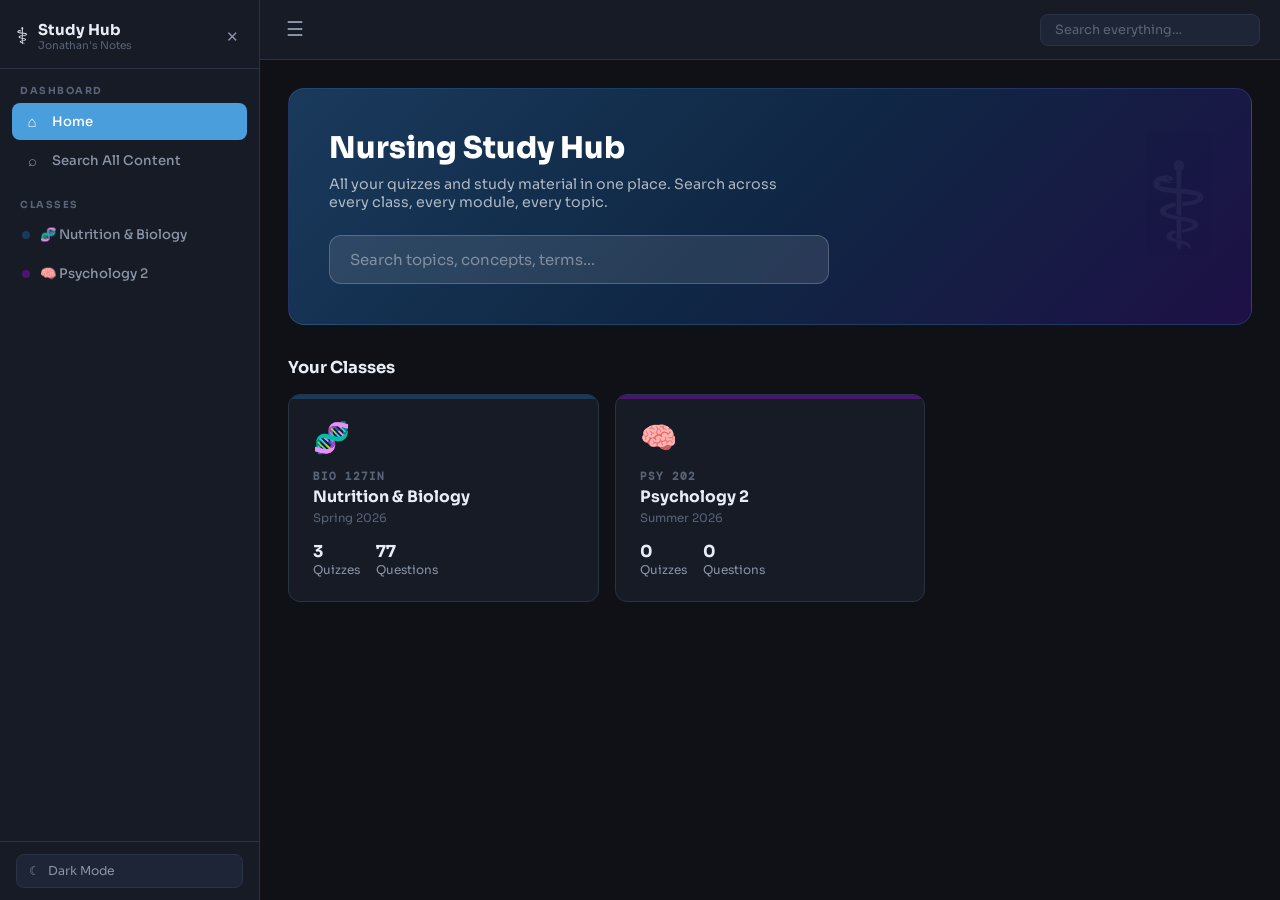
==== index.html @ 8c121201 "first commit" ====
<!DOCTYPE html>
<html lang="en">
<head>
<meta charset="UTF-8">
<meta name="viewport" content="width=device-width, initial-scale=1.0, maximum-scale=1.0">
<title>Nursing Study Hub</title>
<link rel="preconnect" href="https://fonts.googleapis.com">
<link rel="preconnect" href="https://fonts.gstatic.com" crossorigin>
<link href="https://fonts.googleapis.com/css2?family=Sora:wght@400;500;600;700;800&family=DM+Mono:wght@400;500&display=swap" rel="stylesheet">
<link rel="stylesheet" href="site.css">
</head>
<body>

<!-- ── SIDEBAR ─────────────────────────────────── -->
<aside id="sidebar">
  <div class="sidebar-header">
    <div class="logo">
      <span class="logo-icon">⚕</span>
      <div>
        <div class="logo-title">Study Hub</div>
        <div class="logo-sub">Jonathan's Notes</div>
      </div>
    </div>
    <button id="sidebar-toggle" onclick="toggleSidebar()" aria-label="Close sidebar">✕</button>
  </div>

  <nav id="sidebar-nav">
    <div class="nav-section-label">Dashboard</div>
    <a class="nav-link active" onclick="showView('home')" href="#">
      <span class="nav-icon">⌂</span> Home
    </a>
    <a class="nav-link" onclick="showView('search')" href="#">
      <span class="nav-icon">⌕</span> Search All Content
    </a>

    <div class="nav-section-label" style="margin-top:20px">Classes</div>
    <div id="class-nav"></div>
  </nav>

  <div class="sidebar-footer">
    <button class="theme-btn" onclick="toggleTheme()">
      <span id="theme-icon">☾</span> <span id="theme-label">Dark Mode</span>
    </button>
  </div>
</aside>

<!-- ── MAIN ────────────────────────────────────── -->
<div id="app">

  <!-- Top bar -->
  <header id="topbar">
    <button id="menu-btn" onclick="toggleSidebar()">☰</button>
    <div id="breadcrumb"></div>
    <div id="search-mini-wrap">
      <input id="search-mini" type="text" placeholder="Search everything…" oninput="miniSearch(this.value)" autocomplete="off">
      <div id="search-mini-results"></div>
    </div>
  </header>

  <!-- Views -->
  <main id="main-content">

    <!-- HOME VIEW -->
    <div id="view-home" class="view active">
      <div class="hero">
        <div class="hero-text">
          <h1>Nursing Study Hub</h1>
          <p>All your quizzes and study material in one place. Search across every class, every module, every topic.</p>
        </div>
        <div class="hero-search">
          <input id="hero-search" type="text" placeholder="Search topics, concepts, terms…" oninput="heroSearch(this.value)" autocomplete="off">
          <div id="hero-search-results"></div>
        </div>
      </div>
      <div id="home-classes"></div>
      <div id="home-recent" class="home-section" style="display:none">
        <h2 class="section-title">Recently Scored</h2>
        <div id="recent-scores"></div>
      </div>
    </div>

    <!-- CLASS VIEW -->
    <div id="view-class" class="view">
      <div id="class-header"></div>
      <div id="class-content"></div>
    </div>

    <!-- SEARCH VIEW -->
    <div id="view-search" class="view">
      <div class="search-hero">
        <h2>Search All Content</h2>
        <div class="search-bar-wrap">
          <input id="full-search" type="text" placeholder="Try 'liver', 'TPN', 'warfarin', 'assessment'…" oninput="fullSearch(this.value)" autocomplete="off">
        </div>
        <div id="search-filters"></div>
      </div>
      <div id="search-results"></div>
    </div>

    <!-- QUIZ VIEW -->
    <div id="view-quiz" class="view">
      <div id="quiz-area"></div>
    </div>

  </main>
</div>

<script src="site.js"></script>
</body>
</html>
---- site.css ----
/* ── RESET & BASE ───────────────────────────── */
*, *::before, *::after { box-sizing: border-box; margin: 0; padding: 0; }

:root {
  --bg: #0F1117;
  --bg2: #161B26;
  --bg3: #1E2536;
  --border: #2A3246;
  --text: #E8EDF5;
  --text2: #8A94A6;
  --text3: #5A6478;
  --accent: #4A9EDB;
  --accent2: #2E7DD4;
  --green: #22C55E;
  --red: #EF4444;
  --gold: #F59E0B;
  --purple: #A855F7;
  --sidebar-w: 260px;
  --topbar-h: 60px;
  --radius: 12px;
  --font: 'Sora', sans-serif;
  --mono: 'DM Mono', monospace;
  --shadow: 0 4px 24px rgba(0,0,0,0.4);
}

.light {
  --bg: #F0F4FA;
  --bg2: #FFFFFF;
  --bg3: #E8EDF5;
  --border: #D0D9E8;
  --text: #1A2236;
  --text2: #4A5568;
  --text3: #8A94A6;
  --shadow: 0 4px 24px rgba(0,0,0,0.08);
}

html, body { height: 100%; font-family: var(--font); background: var(--bg); color: var(--text); font-size: 15px; }

a { color: inherit; text-decoration: none; cursor: pointer; }
button { cursor: pointer; font-family: var(--font); }

/* ── LAYOUT ─────────────────────────────────── */
#sidebar {
  position: fixed; top: 0; left: 0; bottom: 0;
  width: var(--sidebar-w); background: var(--bg2);
  border-right: 1px solid var(--border);
  display: flex; flex-direction: column; z-index: 100;
  transition: transform 0.3s ease;
}

#app {
  margin-left: var(--sidebar-w);
  min-height: 100vh;
  transition: margin-left 0.3s ease;
}

body.sidebar-closed #sidebar { transform: translateX(calc(-1 * var(--sidebar-w))); }
body.sidebar-closed #app { margin-left: 0; }

/* ── SIDEBAR ─────────────────────────────────── */
.sidebar-header {
  display: flex; align-items: center; justify-content: space-between;
  padding: 20px 16px 16px;
  border-bottom: 1px solid var(--border);
}

.logo { display: flex; align-items: center; gap: 10px; }
.logo-icon { font-size: 1.5rem; }
.logo-title { font-size: 1rem; font-weight: 700; color: var(--text); }
.logo-sub { font-size: 0.7rem; color: var(--text3); }

#sidebar-toggle {
  background: none; border: none; color: var(--text2);
  font-size: 1rem; padding: 4px; border-radius: 6px;
  transition: color 0.2s;
}
#sidebar-toggle:hover { color: var(--text); }

#sidebar-nav {
  flex: 1; overflow-y: auto; padding: 16px 12px;
}

.nav-section-label {
  font-size: 0.65rem; font-weight: 700; text-transform: uppercase;
  letter-spacing: 1.5px; color: var(--text3); padding: 0 8px;
  margin-bottom: 6px;
}

.nav-link {
  display: flex; align-items: center; gap: 10px;
  padding: 9px 10px; border-radius: 8px; font-size: 0.88rem;
  font-weight: 500; color: var(--text2); transition: all 0.15s;
  margin-bottom: 2px;
}
.nav-link:hover { background: var(--bg3); color: var(--text); }
.nav-link.active { background: var(--accent); color: white; }
.nav-icon { font-size: 1rem; width: 20px; text-align: center; }

.class-nav-item { margin-bottom: 4px; }
.class-nav-btn {
  display: flex; align-items: center; gap: 10px;
  width: 100%; padding: 9px 10px; border-radius: 8px;
  background: none; border: none; font-size: 0.88rem;
  font-weight: 500; color: var(--text2); transition: all 0.15s;
  text-align: left;
}
.class-nav-btn:hover { background: var(--bg3); color: var(--text); }
.class-nav-btn.active { color: var(--text); font-weight: 600; }
.class-color-dot {
  width: 8px; height: 8px; border-radius: 50%; flex-shrink: 0;
}
.module-nav-list { padding-left: 28px; margin-top: 2px; }
.module-nav-link {
  display: block; padding: 6px 8px; font-size: 0.82rem;
  color: var(--text3); border-radius: 6px; transition: all 0.15s;
  margin-bottom: 1px;
}
.module-nav-link:hover { color: var(--text); background: var(--bg3); }

.sidebar-footer {
  padding: 12px 16px;
  border-top: 1px solid var(--border);
}
.theme-btn {
  width: 100%; padding: 8px 12px; border-radius: 8px;
  background: var(--bg3); border: 1px solid var(--border);
  color: var(--text2); font-size: 0.82rem; display: flex;
  align-items: center; gap: 8px; transition: all 0.15s;
}
.theme-btn:hover { color: var(--text); border-color: var(--accent); }

/* ── TOPBAR ─────────────────────────────────── */
#topbar {
  height: var(--topbar-h); background: var(--bg2);
  border-bottom: 1px solid var(--border);
  display: flex; align-items: center; gap: 12px;
  padding: 0 20px; position: sticky; top: 0; z-index: 50;
}

#menu-btn {
  background: none; border: none; color: var(--text2);
  font-size: 1.3rem; padding: 6px; border-radius: 8px;
  transition: color 0.2s;
}
#menu-btn:hover { color: var(--text); }

#breadcrumb {
  flex: 1; font-size: 0.82rem; color: var(--text3);
}
#breadcrumb span { color: var(--text2); }
#breadcrumb .bc-sep { margin: 0 6px; }

#search-mini-wrap { position: relative; }
#search-mini {
  background: var(--bg3); border: 1px solid var(--border);
  border-radius: 8px; padding: 7px 14px; font-size: 0.85rem;
  color: var(--text); width: 220px; font-family: var(--font);
  outline: none; transition: border-color 0.2s;
}
#search-mini:focus { border-color: var(--accent); }
#search-mini::placeholder { color: var(--text3); }

#search-mini-results {
  position: absolute; top: calc(100% + 6px); right: 0;
  width: 340px; background: var(--bg2); border: 1px solid var(--border);
  border-radius: 10px; box-shadow: var(--shadow); z-index: 200;
  display: none; overflow: hidden;
}
#search-mini-results.open { display: block; }

.mini-result-item {
  padding: 10px 14px; border-bottom: 1px solid var(--border);
  cursor: pointer; transition: background 0.15s;
}
.mini-result-item:last-child { border-bottom: none; }
.mini-result-item:hover { background: var(--bg3); }
.mini-result-q { font-size: 0.82rem; color: var(--text); line-height: 1.4; }
.mini-result-meta { font-size: 0.72rem; color: var(--text3); margin-top: 3px; }
.mini-result-empty { padding: 16px 14px; color: var(--text3); font-size: 0.85rem; text-align: center; }

/* ── VIEWS ──────────────────────────────────── */
#main-content { padding: 28px; }
.view { display: none; }
.view.active { display: block; }

/* ── HOME ───────────────────────────────────── */
.hero {
  background: linear-gradient(135deg, #1A3A5C 0%, #0F2744 50%, #1E1045 100%);
  border-radius: 16px; padding: 40px; margin-bottom: 32px;
  border: 1px solid rgba(74,158,219,0.2);
  position: relative; overflow: hidden;
}
.hero::before {
  content: '⚕'; position: absolute; right: 40px; top: 50%;
  transform: translateY(-50%); font-size: 8rem; opacity: 0.05;
}
.hero-text h1 { font-size: 2rem; font-weight: 800; color: white; margin-bottom: 8px; }
.hero-text p { color: rgba(255,255,255,0.65); font-size: 0.95rem; margin-bottom: 24px; max-width: 480px; }

.hero-search { position: relative; max-width: 500px; }
.hero-search input {
  width: 100%; padding: 14px 20px; border-radius: 12px;
  background: rgba(255,255,255,0.1); border: 1px solid rgba(255,255,255,0.2);
  color: white; font-size: 1rem; font-family: var(--font); outline: none;
  transition: border-color 0.2s;
}
.hero-search input:focus { border-color: rgba(255,255,255,0.5); background: rgba(255,255,255,0.15); }
.hero-search input::placeholder { color: rgba(255,255,255,0.4); }

#hero-search-results {
  position: absolute; top: calc(100% + 8px); left: 0; right: 0;
  background: var(--bg2); border: 1px solid var(--border);
  border-radius: 12px; box-shadow: var(--shadow); z-index: 200;
  display: none; max-height: 360px; overflow-y: auto;
}
#hero-search-results.open { display: block; }

.home-section { margin-bottom: 32px; }
.section-title {
  font-size: 1.1rem; font-weight: 700; color: var(--text);
  margin-bottom: 16px; display: flex; align-items: center; gap: 8px;
}

.class-grid { display: grid; grid-template-columns: repeat(auto-fill, minmax(280px, 1fr)); gap: 16px; margin-bottom: 32px; }
.class-card {
  background: var(--bg2); border: 1px solid var(--border);
  border-radius: var(--radius); padding: 24px; cursor: pointer;
  transition: all 0.2s; position: relative; overflow: hidden;
}
.class-card:hover { transform: translateY(-2px); box-shadow: var(--shadow); border-color: var(--accent); }
.class-card-accent { position: absolute; top: 0; left: 0; right: 0; height: 4px; border-radius: var(--radius) var(--radius) 0 0; }
.class-card-icon { font-size: 2rem; margin-bottom: 12px; }
.class-card-code { font-size: 0.72rem; font-weight: 700; text-transform: uppercase; letter-spacing: 1px; color: var(--text3); margin-bottom: 4px; font-family: var(--mono); }
.class-card-name { font-size: 1.05rem; font-weight: 700; color: var(--text); margin-bottom: 4px; }
.class-card-term { font-size: 0.78rem; color: var(--text3); margin-bottom: 16px; }
.class-card-stats { display: flex; gap: 16px; }
.class-stat { font-size: 0.8rem; color: var(--text2); }
.class-stat strong { color: var(--text); display: block; font-size: 1.1rem; }

/* ── CLASS VIEW ─────────────────────────────── */
.class-hero {
  padding: 32px 0 24px; margin-bottom: 24px;
  border-bottom: 1px solid var(--border);
}
.class-hero-top { display: flex; align-items: center; gap: 16px; margin-bottom: 16px; }
.class-hero-icon { font-size: 2.5rem; }
.class-hero-code { font-size: 0.72rem; font-weight: 700; text-transform: uppercase; letter-spacing: 1.5px; color: var(--text3); font-family: var(--mono); }
.class-hero-name { font-size: 1.6rem; font-weight: 800; color: var(--text); }

.module-section { margin-bottom: 28px; }
.module-title {
  font-size: 0.88rem; font-weight: 700; text-transform: uppercase;
  letter-spacing: 1px; color: var(--text3); margin-bottom: 12px;
  display: flex; align-items: center; gap: 8px;
}
.module-title::after { content: ''; flex: 1; height: 1px; background: var(--border); }

.quiz-card {
  background: var(--bg2); border: 1px solid var(--border);
  border-radius: var(--radius); padding: 20px 24px;
  display: flex; align-items: center; gap: 16px;
  cursor: pointer; transition: all 0.2s; margin-bottom: 10px;
}
.quiz-card:hover { border-color: var(--accent); background: var(--bg3); }
.quiz-card-icon { font-size: 1.5rem; flex-shrink: 0; }
.quiz-card-info { flex: 1; }
.quiz-card-title { font-size: 0.95rem; font-weight: 600; color: var(--text); margin-bottom: 4px; }
.quiz-card-desc { font-size: 0.8rem; color: var(--text2); margin-bottom: 8px; }
.quiz-card-tags { display: flex; flex-wrap: wrap; gap: 6px; }
.quiz-tag {
  font-size: 0.68rem; padding: 2px 8px; border-radius: 20px;
  background: var(--bg3); color: var(--text3); border: 1px solid var(--border);
  font-family: var(--mono);
}
.quiz-card-right { text-align: right; flex-shrink: 0; }
.quiz-q-count { font-size: 1.4rem; font-weight: 800; color: var(--accent); }
.quiz-q-label { font-size: 0.68rem; color: var(--text3); text-transform: uppercase; }
.quiz-score-badge {
  margin-top: 6px; font-size: 0.75rem; font-weight: 700;
  padding: 3px 8px; border-radius: 6px;
}
.quiz-score-badge.good { background: rgba(34,197,94,0.15); color: var(--green); }
.quiz-score-badge.ok { background: rgba(245,158,11,0.15); color: var(--gold); }
.quiz-score-badge.bad { background: rgba(239,68,68,0.15); color: var(--red); }

/* ── SEARCH VIEW ────────────────────────────── */
.search-hero { margin-bottom: 28px; }
.search-hero h2 { font-size: 1.5rem; font-weight: 800; margin-bottom: 16px; }
.search-bar-wrap { position: relative; margin-bottom: 16px; }
#full-search {
  width: 100%; max-width: 600px; padding: 14px 20px;
  border-radius: 12px; background: var(--bg2);
  border: 2px solid var(--border); color: var(--text);
  font-size: 1rem; font-family: var(--font); outline: none;
  transition: border-color 0.2s;
}
#full-search:focus { border-color: var(--accent); }
#full-search::placeholder { color: var(--text3); }

#search-filters { display: flex; gap: 8px; flex-wrap: wrap; }
.filter-chip {
  padding: 5px 14px; border-radius: 20px; font-size: 0.8rem;
  font-weight: 600; border: 1.5px solid var(--border);
  background: none; color: var(--text2); cursor: pointer;
  transition: all 0.15s; font-family: var(--font);
}
.filter-chip:hover { border-color: var(--accent); color: var(--accent); }
.filter-chip.active { background: var(--accent); border-color: var(--accent); color: white; }

.search-result-card {
  background: var(--bg2); border: 1px solid var(--border);
  border-radius: 10px; padding: 16px 20px; margin-bottom: 10px;
  cursor: pointer; transition: all 0.15s;
}
.search-result-card:hover { border-color: var(--accent); }
.src-meta { display: flex; align-items: center; gap: 8px; margin-bottom: 8px; flex-wrap: wrap; }
.src-class { font-size: 0.7rem; font-weight: 700; padding: 2px 8px; border-radius: 4px; color: white; }
.src-topic { font-size: 0.7rem; color: var(--text3); font-family: var(--mono); }
.src-q { font-size: 0.9rem; font-weight: 600; color: var(--text); line-height: 1.5; margin-bottom: 6px; }
.src-preview { font-size: 0.8rem; color: var(--text2); line-height: 1.5; }
mark { background: rgba(74,158,219,0.3); color: var(--accent); border-radius: 3px; padding: 0 2px; }
.search-empty { text-align: center; padding: 60px 20px; color: var(--text3); }
.search-empty .se-icon { font-size: 3rem; margin-bottom: 12px; }
.search-empty p { font-size: 0.95rem; }

/* ── QUIZ ENGINE ─────────────────────────────── */
#quiz-area { max-width: 780px; margin: 0 auto; }

.quiz-topbar {
  display: flex; align-items: center; justify-content: space-between;
  margin-bottom: 24px; flex-wrap: wrap; gap: 12px;
}
.quiz-topbar h2 { font-size: 1.1rem; font-weight: 700; color: var(--text); }
.quiz-exit-btn {
  padding: 7px 16px; border-radius: 8px; background: var(--bg3);
  border: 1px solid var(--border); color: var(--text2);
  font-size: 0.82rem; font-family: var(--font); transition: all 0.2s;
}
.quiz-exit-btn:hover { color: var(--red); border-color: var(--red); }

.quiz-progress-wrap { margin-bottom: 24px; }
.quiz-progress-label { display: flex; justify-content: space-between; font-size: 0.78rem; color: var(--text3); margin-bottom: 6px; }
.quiz-progress-bar { height: 6px; background: var(--bg3); border-radius: 3px; }
.quiz-progress-fill { height: 100%; border-radius: 3px; background: linear-gradient(90deg, var(--accent), var(--green)); transition: width 0.4s ease; }

.quiz-stats-row { display: flex; gap: 12px; margin-bottom: 24px; flex-wrap: wrap; }
.qstat {
  background: var(--bg2); border: 1px solid var(--border);
  border-radius: 8px; padding: 10px 16px; text-align: center; flex: 1; min-width: 80px;
}
.qstat-num { font-size: 1.5rem; font-weight: 800; }
.qstat-num.c { color: var(--green); }
.qstat-num.w { color: var(--red); }
.qstat-label { font-size: 0.65rem; text-transform: uppercase; letter-spacing: 1px; color: var(--text3); }

.q-card {
  background: var(--bg2); border: 1px solid var(--border);
  border-radius: var(--radius); padding: 28px;
  box-shadow: var(--shadow); margin-bottom: 16px;
}
.q-card-meta { display: flex; align-items: center; justify-content: space-between; margin-bottom: 16px; flex-wrap: wrap; gap: 8px; }
.q-num-badge { font-size: 0.72rem; color: var(--text3); font-family: var(--mono); }
.q-topic-badge {
  font-size: 0.7rem; font-weight: 600; padding: 3px 10px;
  border-radius: 20px; color: white;
}
.q-type-badge {
  font-size: 0.68rem; font-weight: 700; padding: 2px 8px;
  border-radius: 4px; background: var(--bg3); color: var(--text3);
  text-transform: uppercase; letter-spacing: 0.5px; font-family: var(--mono);
}
.sata-type { background: rgba(245,158,11,0.15); color: var(--gold); }

.q-text { font-size: 1rem; font-weight: 600; line-height: 1.6; margin-bottom: 20px; color: var(--text); }
.sata-hint {
  font-size: 0.78rem; color: var(--gold); font-style: italic;
  margin-bottom: 14px; padding: 8px 12px;
  background: rgba(245,158,11,0.08); border-radius: 8px; border-left: 3px solid var(--gold);
}

.q-options { display: flex; flex-direction: column; gap: 10px; }
.q-opt {
  padding: 13px 16px; border-radius: 10px; cursor: pointer;
  border: 1.5px solid var(--border); background: var(--bg3);
  font-size: 0.9rem; line-height: 1.5; color: var(--text);
  transition: all 0.15s; display: flex; align-items: flex-start; gap: 12px;
  font-family: var(--font);
}
.q-opt:hover:not(.locked) { border-color: var(--accent); background: rgba(74,158,219,0.06); }
.q-opt.selected { border-color: var(--accent); background: rgba(74,158,219,0.1); }
.q-opt.correct { border-color: var(--green) !important; background: rgba(34,197,94,0.08) !important; }
.q-opt.wrong { border-color: var(--red) !important; background: rgba(239,68,68,0.08) !important; }
.q-opt.locked { cursor: default; }
.opt-letter {
  min-width: 28px; height: 28px; border-radius: 50%;
  background: var(--bg); border: 1.5px solid var(--border);
  font-weight: 700; font-size: 0.78rem; display: flex;
  align-items: center; justify-content: center; flex-shrink: 0; color: var(--text2);
  font-family: var(--mono);
}
.q-opt.selected .opt-letter { background: var(--accent); border-color: var(--accent); color: white; }
.q-opt.correct .opt-letter { background: var(--green); border-color: var(--green); color: white; }
.q-opt.wrong .opt-letter { background: var(--red); border-color: var(--red); color: white; }
.opt-icon { margin-left: auto; font-size: 1rem; flex-shrink: 0; }

.q-actions { display: flex; gap: 10px; margin-top: 16px; align-items: center; }
.btn-submit {
  padding: 11px 24px; border-radius: 8px; background: var(--accent2);
  border: none; color: white; font-size: 0.9rem; font-weight: 600;
  font-family: var(--font); transition: all 0.2s;
}
.btn-submit:hover:not(:disabled) { background: var(--accent); }
.btn-submit:disabled { background: var(--bg3); color: var(--text3); cursor: default; }
.btn-next {
  padding: 11px 24px; border-radius: 8px; background: var(--green);
  border: none; color: white; font-size: 0.9rem; font-weight: 600;
  font-family: var(--font); transition: background 0.2s; display: none;
}
.btn-next:hover { background: #16A34A; }

.rationale {
  margin-top: 16px; padding: 16px; border-radius: 10px;
  font-size: 0.85rem; line-height: 1.7; display: none;
}
.rationale.correct { background: rgba(34,197,94,0.07); border-left: 4px solid var(--green); color: var(--text); }
.rationale.wrong { background: rgba(239,68,68,0.07); border-left: 4px solid var(--red); color: var(--text); }
.rationale strong { display: block; margin-bottom: 6px; font-size: 0.9rem; }

/* ── RESULTS SCREEN ─────────────────────────── */
.results-screen { text-align: center; max-width: 600px; margin: 0 auto; padding: 20px; }
.results-screen h2 { font-size: 1.8rem; font-weight: 800; margin-bottom: 8px; }
.score-ring {
  width: 140px; height: 140px; border-radius: 50%;
  background: conic-gradient(var(--accent) var(--pct, 0%), var(--bg3) 0%);
  display: flex; align-items: center; justify-content: center;
  margin: 24px auto; position: relative;
}
.score-ring::before {
  content: ''; position: absolute; width: 110px; height: 110px;
  border-radius: 50%; background: var(--bg2);
}
.score-inner { position: relative; z-index: 1; }
.score-pct { font-size: 2rem; font-weight: 800; color: var(--text); }
.score-lbl { font-size: 0.65rem; text-transform: uppercase; color: var(--text3); letter-spacing: 1px; }
.grade-msg { font-size: 1rem; color: var(--text2); margin-bottom: 28px; }
.results-stats { display: flex; justify-content: center; gap: 32px; margin-bottom: 32px; }
.rs { text-align: center; }
.rs .n { font-size: 2.2rem; font-weight: 800; }
.rs .l { font-size: 0.75rem; text-transform: uppercase; letter-spacing: 1px; color: var(--text3); }
.n.c { color: var(--green); } .n.w { color: var(--red); }
.results-btns { display: flex; gap: 10px; justify-content: center; flex-wrap: wrap; }
.btn-restart { padding: 12px 28px; border-radius: 8px; background: var(--accent2); border: none; color: white; font-size: 0.9rem; font-weight: 600; font-family: var(--font); }
.btn-restart:hover { background: var(--accent); }
.btn-review-missed { padding: 12px 28px; border-radius: 8px; background: var(--red); border: none; color: white; font-size: 0.9rem; font-weight: 600; font-family: var(--font); }
.btn-review-missed:hover { background: #DC2626; }
.btn-home { padding: 12px 28px; border-radius: 8px; background: var(--bg3); border: 1px solid var(--border); color: var(--text2); font-size: 0.9rem; font-weight: 600; font-family: var(--font); }
.btn-home:hover { color: var(--text); border-color: var(--accent); }

/* ── MISSED REVIEW ──────────────────────────── */
.missed-review h3 { font-size: 1.1rem; font-weight: 700; color: var(--red); margin-bottom: 20px; text-align: center; }
.missed-card {
  background: var(--bg2); border: 1px solid var(--border);
  border-left: 4px solid var(--red); border-radius: 10px;
  padding: 18px 20px; margin-bottom: 14px;
}
.missed-q { font-size: 0.9rem; font-weight: 600; margin-bottom: 10px; line-height: 1.5; }
.missed-ans { padding: 7px 12px; border-radius: 6px; margin: 4px 0; font-size: 0.85rem; }
.missed-correct { background: rgba(34,197,94,0.1); color: var(--green); font-weight: 600; }
.missed-rat { margin-top: 10px; padding: 12px; background: var(--bg3); border-radius: 8px; font-size: 0.82rem; line-height: 1.65; color: var(--text2); }
.missed-rat strong { color: var(--red); display: block; margin-bottom: 4px; }

/* ── LOADING ────────────────────────────────── */
.loading { text-align: center; padding: 60px; color: var(--text3); }
.loading-spinner { font-size: 2rem; animation: spin 1s linear infinite; margin-bottom: 12px; }
@keyframes spin { to { transform: rotate(360deg); } }

/* ── RESPONSIVE ─────────────────────────────── */
@media (max-width: 768px) {
  :root { --sidebar-w: 100%; }
  #sidebar { transform: translateX(-100%); }
  body.sidebar-open #sidebar { transform: translateX(0); }
  #app { margin-left: 0; }
  body.sidebar-closed #app { margin-left: 0; }
  #main-content { padding: 16px; }
  .hero { padding: 24px; }
  .hero-text h1 { font-size: 1.5rem; }
  #search-mini { width: 160px; }
  .results-stats { gap: 20px; }
}

@media (max-width: 480px) {
  #search-mini-wrap { display: none; }
  .q-card { padding: 18px; }
  .quiz-stats-row { gap: 8px; }
}
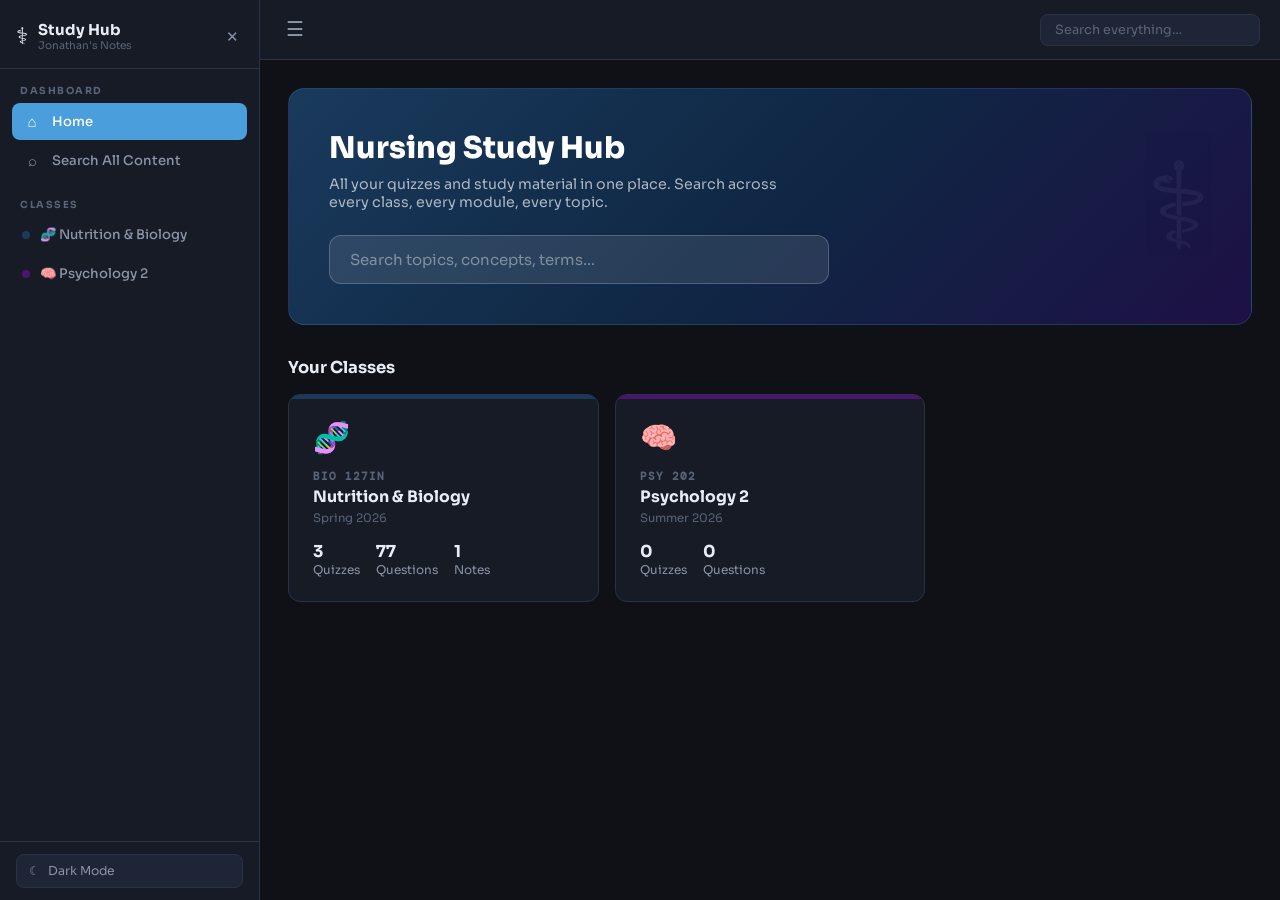
==== commit 9f67369d: "moved notes to own section" ====
--- a/index.html
+++ b/index.html
@@ -85,6 +85,12 @@
       <div id="class-content"></div>
     </div>
 
+    <!-- NOTES VIEW -->
+    <div id="view-notes" class="view">
+      <div id="notes-header"></div>
+      <div id="notes-content"></div>
+    </div>
+
     <!-- SEARCH VIEW -->
     <div id="view-search" class="view">
       <div class="search-hero">
--- a/site.css
+++ b/site.css
@@ -493,3 +493,44 @@
   .q-card { padding: 18px; }
   .quiz-stats-row { gap: 8px; }
 }
+
+/* ── NOTES BANNER (on class view) ──────────────────── */
+.notes-banner {
+  display: flex; align-items: center; gap: 16px;
+  background: linear-gradient(135deg, rgba(34,197,94,0.08) 0%, rgba(34,197,94,0.04) 100%);
+  border: 1.5px solid rgba(34,197,94,0.25);
+  border-radius: var(--radius); padding: 20px 24px;
+  cursor: pointer; transition: all 0.2s; margin-top: 8px;
+}
+.notes-banner:hover { border-color: var(--green); background: rgba(34,197,94,0.1); }
+.notes-banner-icon { font-size: 1.8rem; flex-shrink: 0; }
+.notes-banner-text { flex: 1; }
+.notes-banner-title { font-size: 1rem; font-weight: 700; color: var(--green); margin-bottom: 3px; }
+.notes-banner-sub { font-size: 0.8rem; color: var(--text2); }
+.notes-banner-arrow { font-size: 1.3rem; color: var(--green); font-weight: 700; }
+
+/* ── NOTE CARDS (on notes view) ────────────────────── */
+.note-card {
+  border-color: rgba(34,197,94,0.2);
+}
+.note-card:hover {
+  border-color: var(--green) !important;
+  background: rgba(34,197,94,0.05) !important;
+}
+.note-tag {
+  background: rgba(34,197,94,0.1);
+  color: #22C55E;
+  border-color: rgba(34,197,94,0.2);
+}
+.note-open-label {
+  font-size: 0.72rem; font-weight: 700; color: var(--green);
+  text-transform: uppercase; letter-spacing: 1px;
+}
+.note-open-arrow {
+  font-size: 1.3rem; color: var(--green); text-align: right;
+  margin-top: 2px;
+}
+
+/* ── SIDEBAR NOTE LINK ──────────────────────────────── */
+.note-nav-link { color: var(--green) !important; }
+.note-nav-link:hover { color: var(--green) !important; }
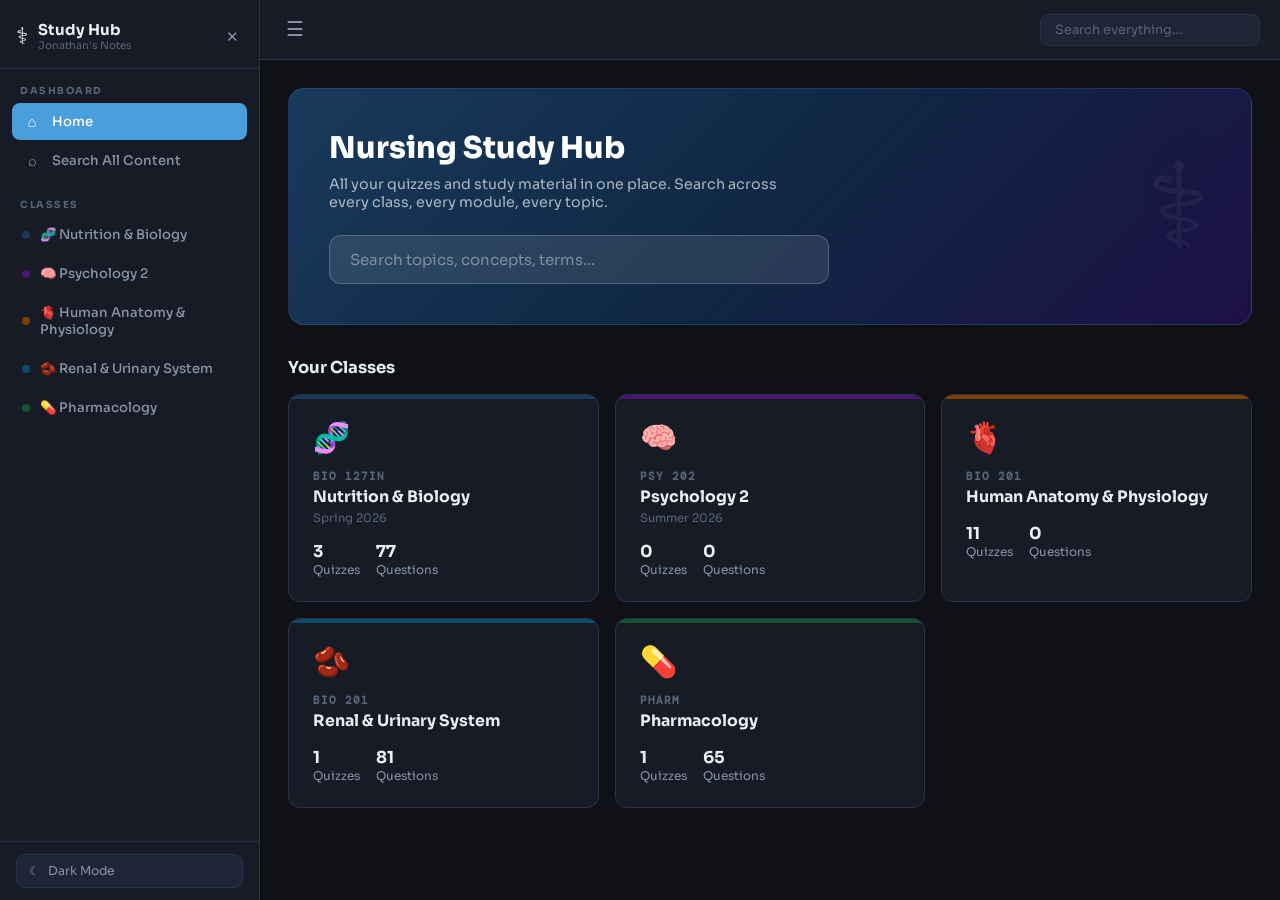
==== commit a532b828: "updated for new study profile" ====
--- a/index.html
+++ b/index.html
@@ -85,12 +85,6 @@
       <div id="class-content"></div>
     </div>
 
-    <!-- NOTES VIEW -->
-    <div id="view-notes" class="view">
-      <div id="notes-header"></div>
-      <div id="notes-content"></div>
-    </div>
-
     <!-- SEARCH VIEW -->
     <div id="view-search" class="view">
       <div class="search-hero">
@@ -108,6 +102,11 @@
       <div id="quiz-area"></div>
     </div>
 
+    <!-- REFERENCE VIEW -->
+    <div id="view-reference" class="view">
+      <div id="reference-area"></div>
+    </div>
+
   </main>
 </div>
 
--- a/site.css
+++ b/site.css
@@ -469,6 +469,43 @@
 .missed-rat { margin-top: 10px; padding: 12px; background: var(--bg3); border-radius: 8px; font-size: 0.82rem; line-height: 1.65; color: var(--text2); }
 .missed-rat strong { color: var(--red); display: block; margin-bottom: 4px; }
 
+/* ── REFERENCE PAGES ─────────────────────────── */
+#reference-area { max-width: 780px; margin: 0 auto; }
+
+.ref-topbar {
+  display: flex; align-items: center; justify-content: space-between;
+  margin-bottom: 20px; flex-wrap: wrap; gap: 12px;
+}
+.ref-topbar h2 { font-size: 1.2rem; font-weight: 700; color: var(--text); }
+
+.ref-content {
+  background: var(--bg2); border: 1px solid var(--border);
+  border-radius: var(--radius); padding: 32px;
+  box-shadow: var(--shadow); line-height: 1.7; color: var(--text);
+}
+.ref-content h2 {
+  font-size: 1.1rem; font-weight: 800; color: white;
+  background: #1A3A5C; padding: 10px 16px; border-radius: 8px;
+  margin: 28px 0 16px;
+}
+.ref-content h2:first-child { margin-top: 0; }
+.ref-content h3 { font-size: 1rem; font-weight: 700; color: #4A9EDB; margin: 20px 0 10px; }
+.ref-content p { margin-bottom: 12px; font-size: 0.92rem; }
+.ref-content ul, .ref-content ol { margin: 0 0 14px 22px; font-size: 0.92rem; }
+.ref-content li { margin-bottom: 6px; }
+.ref-content strong { color: var(--text); }
+.ref-content em { color: var(--text2); }
+
+.ref-callout {
+  border-radius: 8px; padding: 14px 18px; margin: 16px 0;
+  font-size: 0.88rem; border-left: 4px solid var(--accent);
+  background: rgba(74,158,219,0.07);
+}
+.ref-callout.strength { border-left-color: var(--green); background: rgba(34,197,94,0.07); }
+.ref-callout.friction { border-left-color: var(--gold); background: rgba(245,158,11,0.07); }
+.ref-callout.practical { border-left-color: var(--purple); background: rgba(168,85,247,0.07); }
+.ref-callout strong.callout-label { display: block; margin-bottom: 4px; font-size: 0.8rem; text-transform: uppercase; letter-spacing: 0.5px; }
+
 /* ── LOADING ────────────────────────────────── */
 .loading { text-align: center; padding: 60px; color: var(--text3); }
 .loading-spinner { font-size: 2rem; animation: spin 1s linear infinite; margin-bottom: 12px; }
@@ -493,44 +530,3 @@
   .q-card { padding: 18px; }
   .quiz-stats-row { gap: 8px; }
 }
-
-/* ── NOTES BANNER (on class view) ──────────────────── */
-.notes-banner {
-  display: flex; align-items: center; gap: 16px;
-  background: linear-gradient(135deg, rgba(34,197,94,0.08) 0%, rgba(34,197,94,0.04) 100%);
-  border: 1.5px solid rgba(34,197,94,0.25);
-  border-radius: var(--radius); padding: 20px 24px;
-  cursor: pointer; transition: all 0.2s; margin-top: 8px;
-}
-.notes-banner:hover { border-color: var(--green); background: rgba(34,197,94,0.1); }
-.notes-banner-icon { font-size: 1.8rem; flex-shrink: 0; }
-.notes-banner-text { flex: 1; }
-.notes-banner-title { font-size: 1rem; font-weight: 700; color: var(--green); margin-bottom: 3px; }
-.notes-banner-sub { font-size: 0.8rem; color: var(--text2); }
-.notes-banner-arrow { font-size: 1.3rem; color: var(--green); font-weight: 700; }
-
-/* ── NOTE CARDS (on notes view) ────────────────────── */
-.note-card {
-  border-color: rgba(34,197,94,0.2);
-}
-.note-card:hover {
-  border-color: var(--green) !important;
-  background: rgba(34,197,94,0.05) !important;
-}
-.note-tag {
-  background: rgba(34,197,94,0.1);
-  color: #22C55E;
-  border-color: rgba(34,197,94,0.2);
-}
-.note-open-label {
-  font-size: 0.72rem; font-weight: 700; color: var(--green);
-  text-transform: uppercase; letter-spacing: 1px;
-}
-.note-open-arrow {
-  font-size: 1.3rem; color: var(--green); text-align: right;
-  margin-top: 2px;
-}
-
-/* ── SIDEBAR NOTE LINK ──────────────────────────────── */
-.note-nav-link { color: var(--green) !important; }
-.note-nav-link:hover { color: var(--green) !important; }
